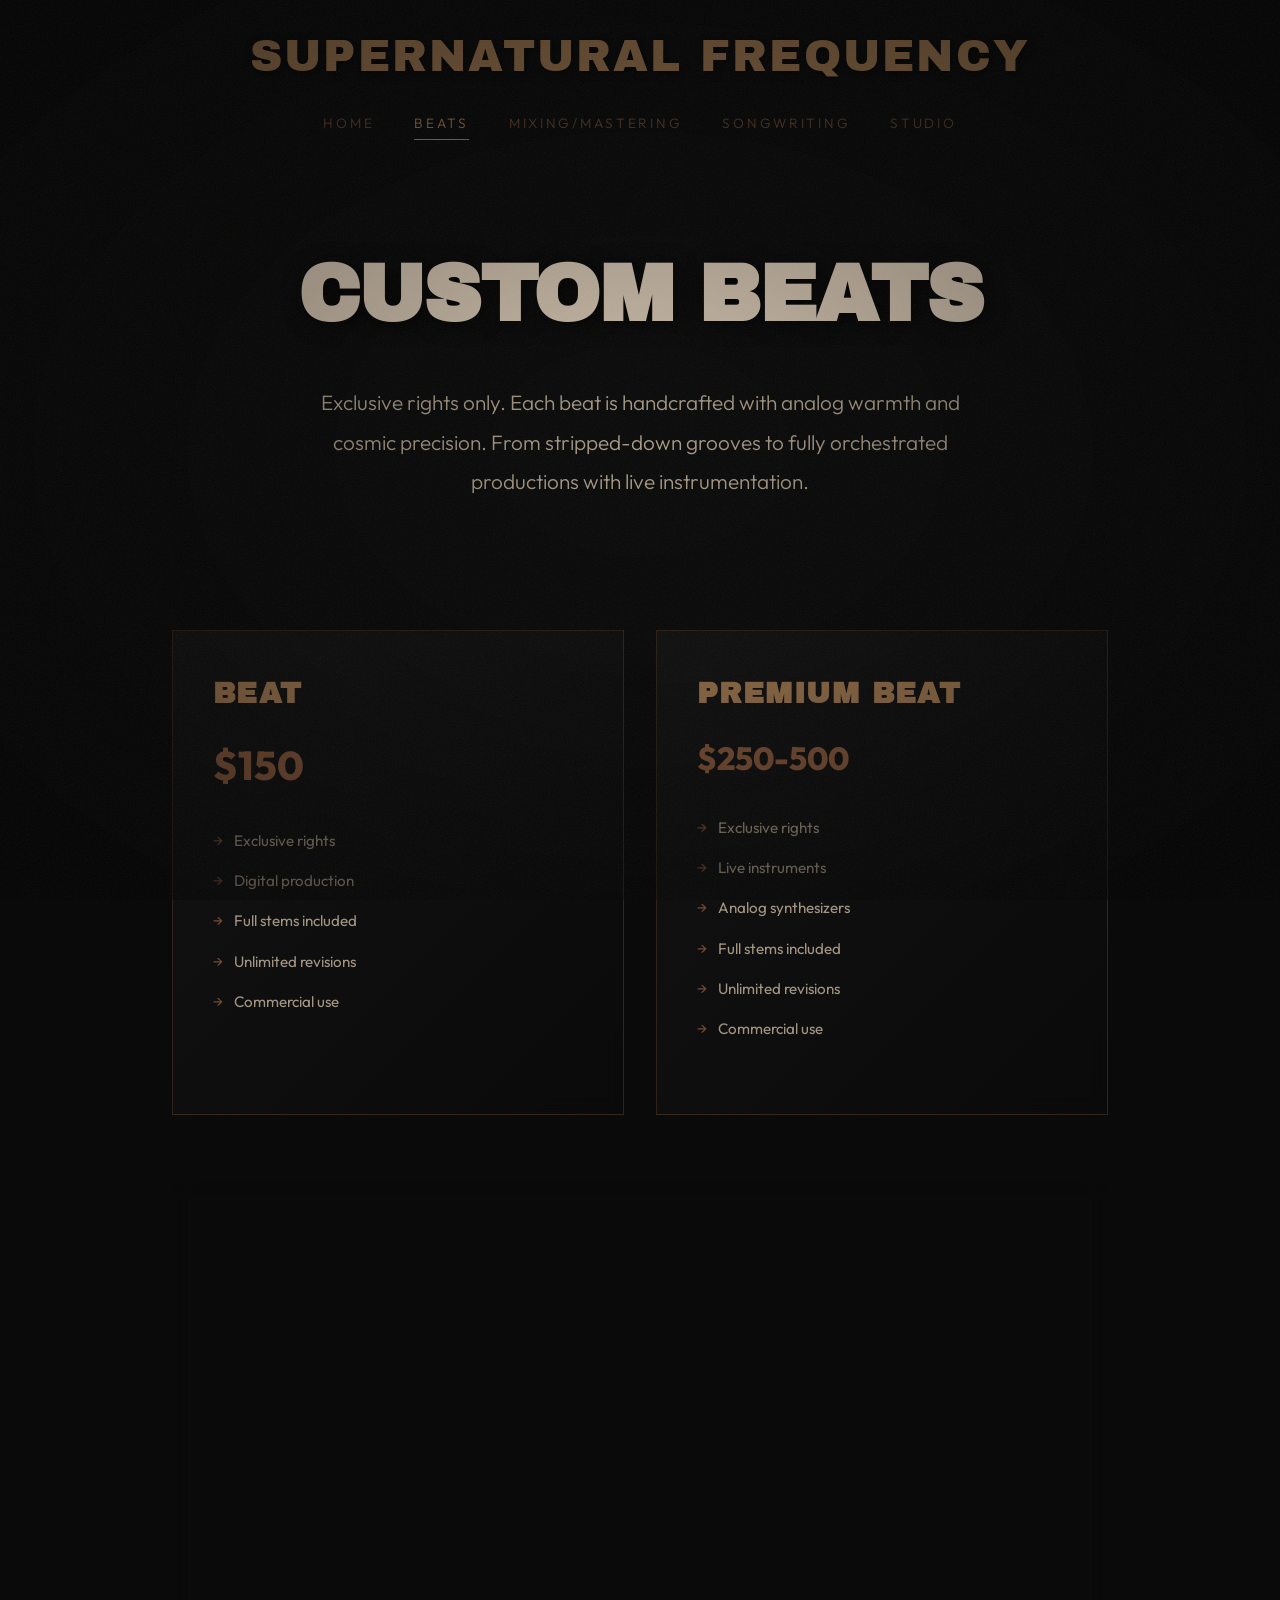
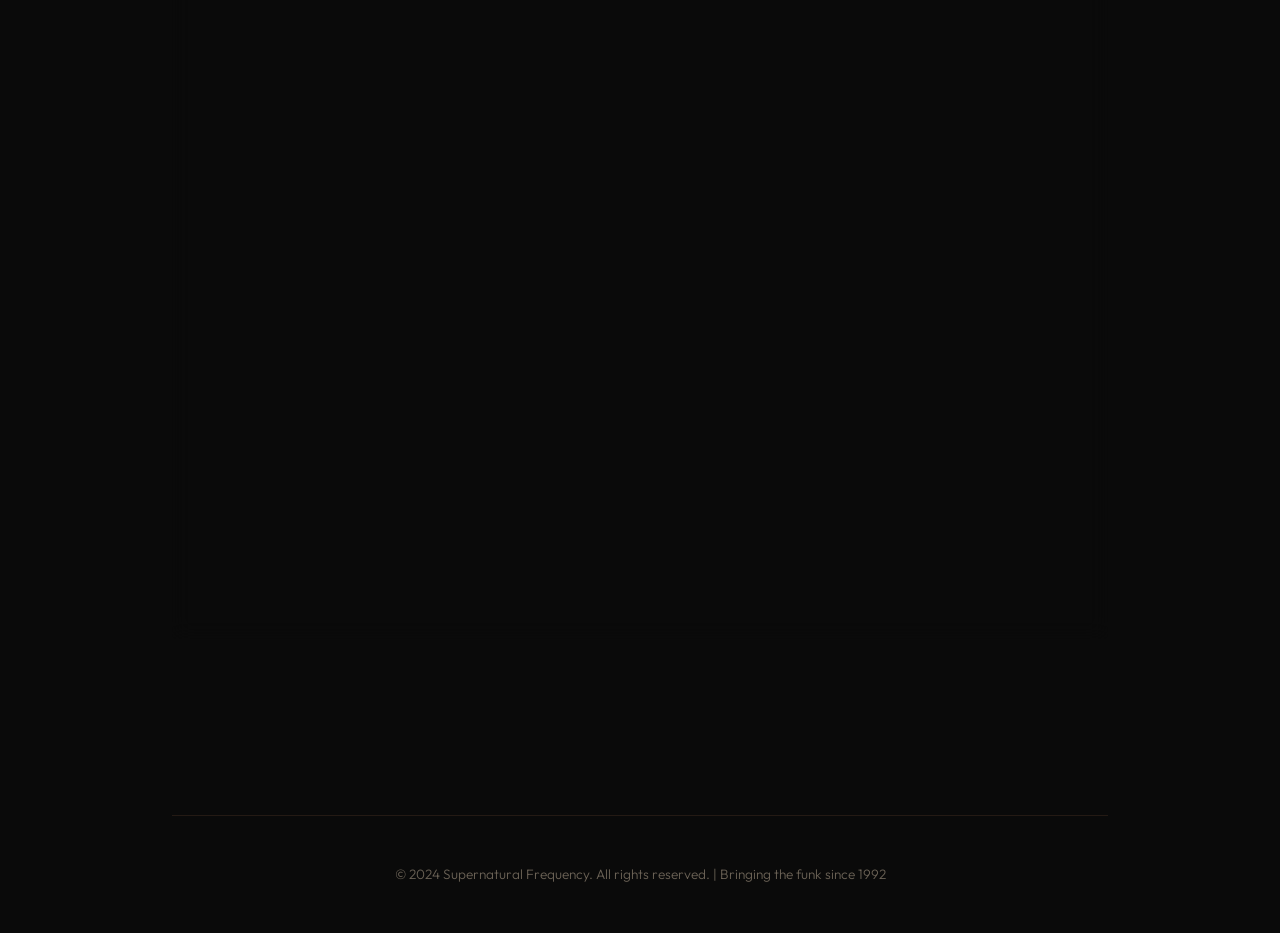
==== beats.html @ cd5dd8fc "Add files via upload" ====
<!DOCTYPE html>
<html lang="en">
<head>
    <meta charset="UTF-8">
    <meta name="viewport" content="width=device-width, initial-scale=1.0">
    <title>Custom Beats | Supernatural Frequency</title>
    <link rel="preconnect" href="https://fonts.googleapis.com">
    <link rel="preconnect" href="https://fonts.gstatic.com" crossorigin>
    <link href="https://fonts.googleapis.com/css2?family=Archivo+Black&family=Outfit:wght@300;400;600;800&display=swap" rel="stylesheet">
    <style>
        :root {
            --space-black: #0a0a0a;
            --deep-void: #161616;
            --moon-dust: #c9b8a0;
            --burnt-copper: #8b5a3c;
            --dark-gold: #a67c52;
            --cosmic-teal: #2d5f5d;
            --blood-red: #8b2e2e;
            --muted-cream: #d4c4b0;
            --grain-overlay: url('data:image/svg+xml,<svg xmlns="http://www.w3.org/2000/svg" width="300" height="300"><filter id="noise"><feTurbulence type="fractalNoise" baseFrequency="0.9" numOctaves="4" stitchTiles="stitch"/></filter><rect width="300" height="300" filter="url(%23noise)" opacity="0.08"/></svg>');
        }

        * {
            margin: 0;
            padding: 0;
            box-sizing: border-box;
        }

        body {
            font-family: 'Outfit', sans-serif;
            background: var(--space-black);
            color: var(--moon-dust);
            overflow-x: hidden;
            line-height: 1.6;
        }

        body::before {
            content: '';
            position: fixed;
            top: 0;
            left: 0;
            width: 100%;
            height: 100%;
            background: var(--grain-overlay);
            pointer-events: none;
            z-index: 9999;
            opacity: 0.8;
        }

        body::after {
            content: '';
            position: fixed;
            top: 0;
            left: 0;
            width: 100%;
            height: 100%;
            background: radial-gradient(ellipse at center, transparent 0%, rgba(0,0,0,0.6) 100%);
            pointer-events: none;
            z-index: 9998;
        }

        .container {
            position: relative;
            z-index: 1;
            max-width: 1000px;
            margin: 0 auto;
            padding: 0 2rem;
        }

        /* Header */
        header {
            padding: 2rem 0;
            text-align: center;
        }

        .logo {
            font-family: 'Archivo Black', sans-serif;
            font-size: clamp(1.8rem, 4vw, 2.8rem);
            color: var(--dark-gold);
            text-transform: uppercase;
            letter-spacing: 0.05em;
            line-height: 1.1;
            text-shadow: 2px 2px 8px rgba(0, 0, 0, 0.8);
            opacity: 0.9;
        }

        .logo a {
            color: inherit;
            text-decoration: none;
        }

        .main-nav {
            margin-top: 2rem;
            display: flex;
            gap: 2.5rem;
            justify-content: center;
            flex-wrap: wrap;
        }

        .main-nav a {
            color: var(--burnt-copper);
            text-decoration: none;
            font-size: 0.85rem;
            text-transform: uppercase;
            letter-spacing: 0.2em;
            font-weight: 300;
            transition: all 0.3s ease;
            opacity: 0.7;
            position: relative;
        }

        .main-nav a::after {
            content: '';
            position: absolute;
            bottom: -5px;
            left: 0;
            width: 0;
            height: 1px;
            background: var(--dark-gold);
            transition: width 0.3s ease;
        }

        .main-nav a:hover,
        .main-nav a.active {
            opacity: 1;
            color: var(--dark-gold);
        }

        .main-nav a:hover::after,
        .main-nav a.active::after {
            width: 100%;
        }

        /* Page Content */
        .page-header {
            padding: 4rem 0 2rem;
            text-align: center;
        }

        .page-title {
            font-family: 'Archivo Black', sans-serif;
            font-size: clamp(3rem, 8vw, 5rem);
            color: var(--muted-cream);
            text-transform: uppercase;
            margin-bottom: 1.5rem;
            letter-spacing: -0.02em;
            text-shadow: 3px 3px 20px rgba(0, 0, 0, 0.9);
        }

        .page-subtitle {
            font-size: clamp(1rem, 2vw, 1.3rem);
            color: var(--moon-dust);
            opacity: 0.85;
            font-weight: 300;
            max-width: 700px;
            margin: 0 auto 3rem;
            line-height: 1.9;
        }

        /* Pricing Cards */
        .pricing-section {
            padding: 3rem 0;
        }

        .pricing-grid {
            display: grid;
            grid-template-columns: repeat(auto-fit, minmax(300px, 1fr));
            gap: 2rem;
            margin-bottom: 4rem;
        }

        .pricing-card {
            background: linear-gradient(135deg, rgba(22, 22, 22, 0.8) 0%, rgba(10, 10, 10, 0.9) 100%);
            padding: 2.5rem;
            border: 1px solid rgba(139, 90, 60, 0.3);
            position: relative;
            transition: all 0.5s ease;
            backdrop-filter: blur(10px);
        }

        .pricing-card:hover {
            transform: translateY(-5px);
            border-color: rgba(139, 90, 60, 0.6);
            box-shadow: 0 10px 40px rgba(139, 90, 60, 0.15);
        }

        .pricing-card h3 {
            font-family: 'Archivo Black', sans-serif;
            font-size: 1.8rem;
            color: var(--dark-gold);
            margin-bottom: 1rem;
            text-transform: uppercase;
            letter-spacing: 0.05em;
        }

        .price {
            font-size: 2.5rem;
            color: var(--burnt-copper);
            font-weight: 800;
            margin-bottom: 1.5rem;
        }

        .price-range {
            font-size: 2rem;
        }

        .pricing-card ul {
            list-style: none;
            margin-bottom: 1.5rem;
        }

        .pricing-card li {
            padding: 0.5rem 0;
            color: var(--moon-dust);
            opacity: 0.8;
            font-size: 0.95rem;
        }

        .pricing-card li::before {
            content: "→ ";
            color: var(--burnt-copper);
            margin-right: 0.5rem;
        }

        /* Form */
        .booking-form {
            background: linear-gradient(135deg, rgba(22, 22, 22, 0.8) 0%, rgba(10, 10, 10, 0.9) 100%);
            padding: 3rem;
            border: 1px solid rgba(139, 90, 60, 0.3);
            backdrop-filter: blur(10px);
            margin: 4rem 0;
        }

        .form-title {
            font-family: 'Archivo Black', sans-serif;
            font-size: 2rem;
            color: var(--dark-gold);
            text-transform: uppercase;
            margin-bottom: 2rem;
            text-align: center;
        }

        .form-group {
            margin-bottom: 1.5rem;
        }

        label {
            display: block;
            color: var(--burnt-copper);
            font-size: 0.9rem;
            text-transform: uppercase;
            letter-spacing: 0.1em;
            margin-bottom: 0.5rem;
            font-weight: 600;
        }

        input,
        select,
        textarea {
            width: 100%;
            padding: 1rem;
            background: rgba(10, 10, 10, 0.5);
            border: 1px solid rgba(139, 90, 60, 0.3);
            color: var(--moon-dust);
            font-family: 'Outfit', sans-serif;
            font-size: 1rem;
            transition: all 0.3s ease;
        }

        input:focus,
        select:focus,
        textarea:focus {
            outline: none;
            border-color: var(--burnt-copper);
            background: rgba(10, 10, 10, 0.8);
        }

        textarea {
            resize: vertical;
            min-height: 120px;
        }

        .form-row {
            display: grid;
            grid-template-columns: 1fr 1fr;
            gap: 1.5rem;
        }

        .submit-btn {
            width: 100%;
            padding: 1.2rem;
            background: transparent;
            color: var(--dark-gold);
            font-family: 'Archivo Black', sans-serif;
            font-size: 1rem;
            text-transform: uppercase;
            letter-spacing: 0.2em;
            border: 2px solid var(--burnt-copper);
            cursor: pointer;
            transition: all 0.4s ease;
            margin-top: 1rem;
        }

        .submit-btn:hover {
            background: var(--burnt-copper);
            color: var(--space-black);
            box-shadow: 0 6px 30px rgba(139, 90, 60, 0.4);
        }

        footer {
            padding: 3rem 0;
            text-align: center;
            border-top: 1px solid rgba(139, 90, 60, 0.2);
            margin-top: 4rem;
        }

        footer p {
            color: var(--moon-dust);
            opacity: 0.5;
            font-size: 0.85rem;
            font-weight: 300;
        }

        @media (max-width: 768px) {
            .form-row {
                grid-template-columns: 1fr;
            }

            .pricing-grid {
                grid-template-columns: 1fr;
            }
        }
    </style>
</head>
<body>
    <div class="container">
        <header>
            <div class="logo"><a href="index.html">Supernatural Frequency</a></div>
            <nav class="main-nav">
                <a href="index.html">Home</a>
                <a href="beats.html" class="active">Beats</a>
                <a href="mixing-mastering.html">Mixing/Mastering</a>
                <a href="songwriting.html">Songwriting</a>
                <a href="studio.html">Studio</a>
            </nav>
        </header>

        <section class="page-header">
            <h1 class="page-title">Custom Beats</h1>
            <p class="page-subtitle">
                Exclusive rights only. Each beat is handcrafted with analog warmth and cosmic precision. 
                From stripped-down grooves to fully orchestrated productions with live instrumentation.
            </p>
        </section>

        <section class="pricing-section">
            <div class="pricing-grid">
                <div class="pricing-card">
                    <h3>Beat</h3>
                    <div class="price">$150</div>
                    <ul>
                        <li>Exclusive rights</li>
                        <li>Digital production</li>
                        <li>Full stems included</li>
                        <li>Unlimited revisions</li>
                        <li>Commercial use</li>
                    </ul>
                </div>

                <div class="pricing-card">
                    <h3>Premium Beat</h3>
                    <div class="price price-range">$250-500</div>
                    <ul>
                        <li>Exclusive rights</li>
                        <li>Live instruments</li>
                        <li>Analog synthesizers</li>
                        <li>Full stems included</li>
                        <li>Unlimited revisions</li>
                        <li>Commercial use</li>
                    </ul>
                </div>
            </div>

            <div class="booking-form">
                <h2 class="form-title">Request a Custom Beat</h2>
                <form action="mailto:ivanreyes@rxnmedia.com" method="POST" enctype="text/plain">
                    <div class="form-row">
                        <div class="form-group">
                            <label for="name">Name / Artist Name</label>
                            <input type="text" id="name" name="name" required>
                        </div>
                        <div class="form-group">
                            <label for="email">Email</label>
                            <input type="email" id="email" name="email" required>
                        </div>
                    </div>

                    <div class="form-group">
                        <label for="beat-type">Beat Type</label>
                        <select id="beat-type" name="beat-type" required>
                            <option value="">Select type...</option>
                            <option value="beat">Beat ($150)</option>
                            <option value="premium">Premium Beat ($250-500)</option>
                        </select>
                    </div>

                    <div class="form-row">
                        <div class="form-group">
                            <label for="genre">Genre / Style</label>
                            <input type="text" id="genre" name="genre" placeholder="e.g., Funk, Neo-Soul, Hip-Hop" required>
                        </div>
                        <div class="form-group">
                            <label for="bpm">BPM Preference (Optional)</label>
                            <input type="text" id="bpm" name="bpm" placeholder="e.g., 90-100">
                        </div>
                    </div>

                    <div class="form-group">
                        <label for="references">Reference Tracks (Optional)</label>
                        <textarea id="references" name="references" placeholder="Share links or describe the vibe you're going for..."></textarea>
                    </div>

                    <div class="form-group">
                        <label for="timeline">Timeline / Deadline</label>
                        <input type="text" id="timeline" name="timeline" placeholder="e.g., 2 weeks, ASAP, flexible" required>
                    </div>

                    <div class="form-group">
                        <label for="additional">Additional Notes</label>
                        <textarea id="additional" name="additional" placeholder="Any other details we should know..."></textarea>
                    </div>

                    <button type="submit" class="submit-btn">Send Request</button>
                </form>
            </div>
        </section>

        <footer>
            <p>&copy; 2024 Supernatural Frequency. All rights reserved. | Bringing the funk since 1992</p>
        </footer>
    </div>
</body>
</html>
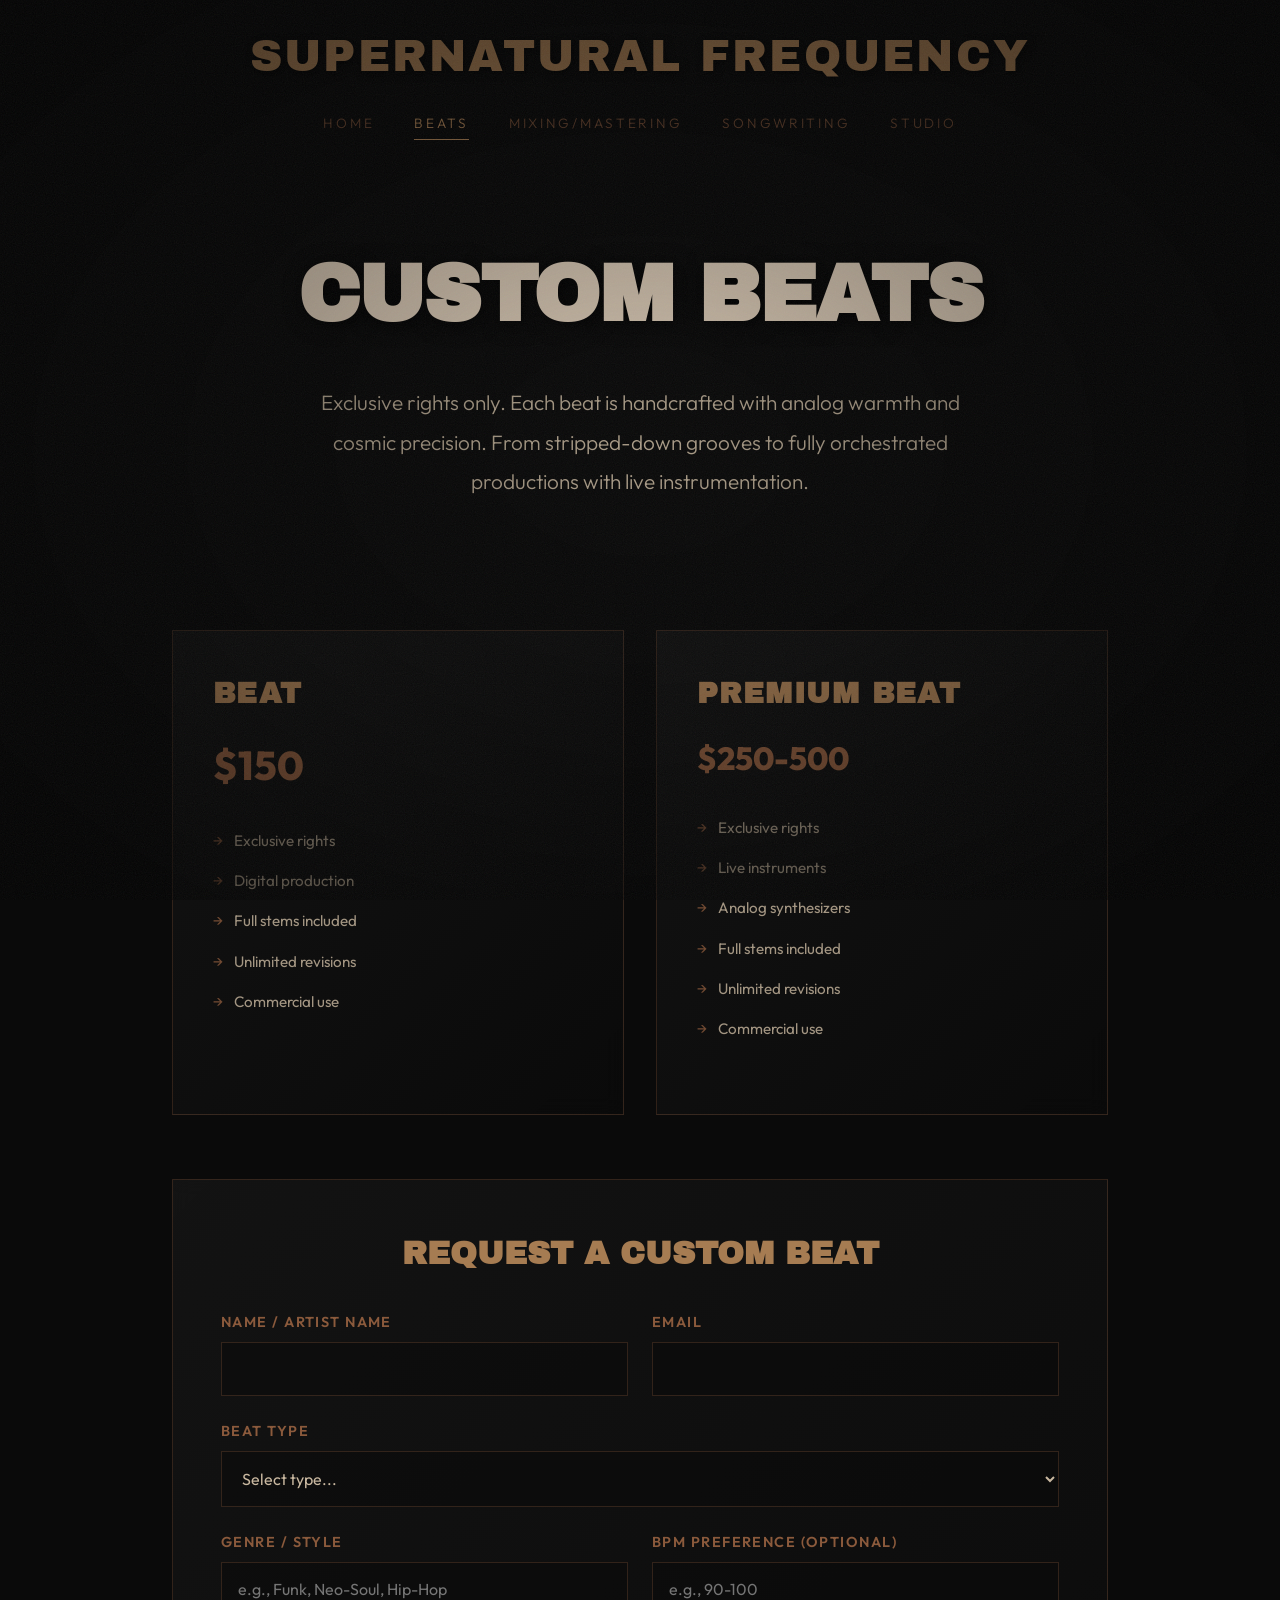
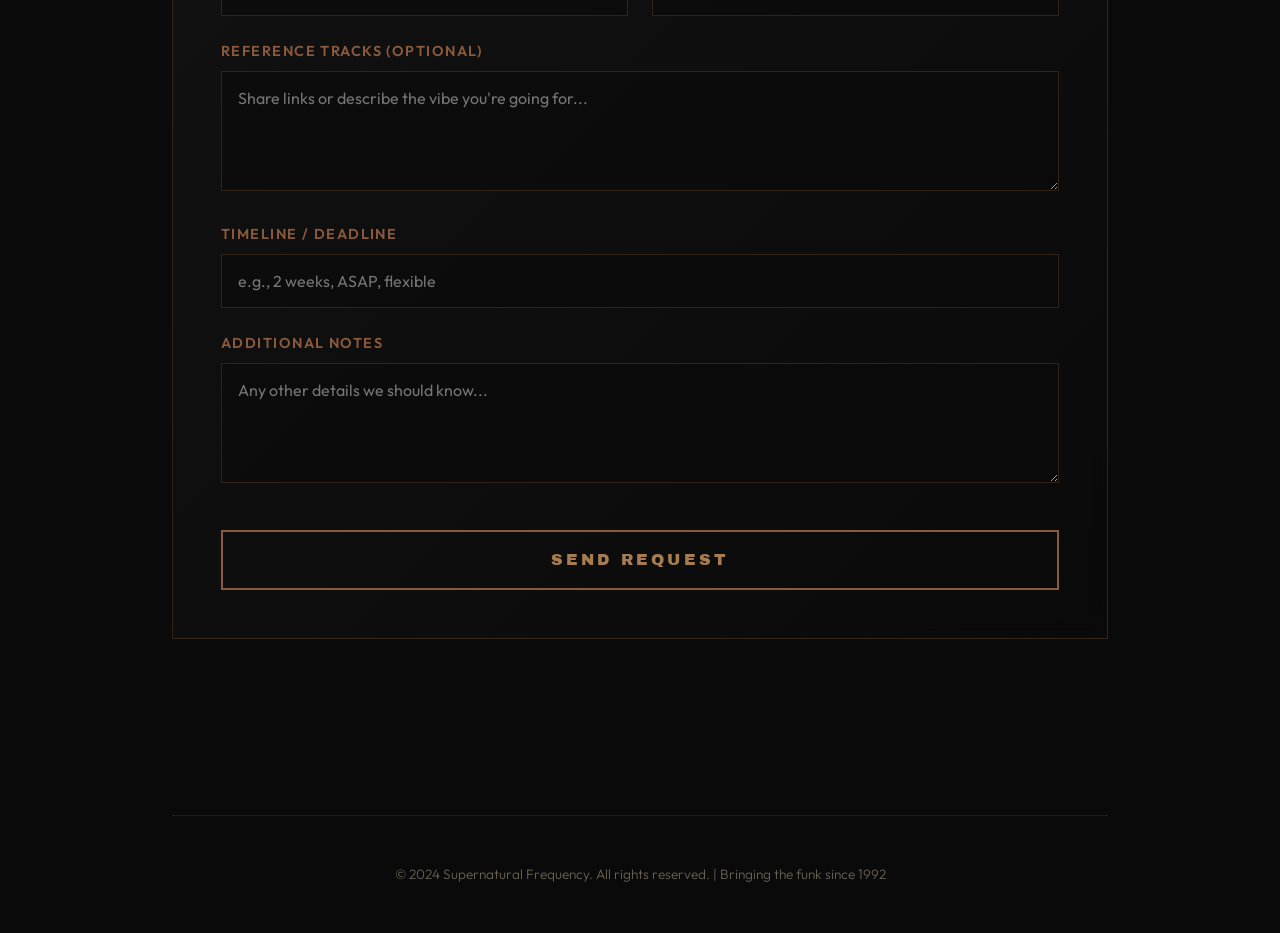
==== commit 1e677287: "Add files via upload" ====
--- a/beats.html
+++ b/beats.html
@@ -383,21 +383,23 @@
 
             <div class="booking-form">
                 <h2 class="form-title">Request a Custom Beat</h2>
-                <form action="mailto:ivanreyes@rxnmedia.com" method="POST" enctype="text/plain">
+                <form action="https://formspree.io/f/mqelqenq" method="POST">
+                    <input type="hidden" name="_subject" value="New Beat Request - Supernatural Frequency">
+                    
                     <div class="form-row">
                         <div class="form-group">
                             <label for="name">Name / Artist Name</label>
-                            <input type="text" id="name" name="name" required>
+                            <input type="text" id="name" name="Name" required>
                         </div>
                         <div class="form-group">
                             <label for="email">Email</label>
-                            <input type="email" id="email" name="email" required>
+                            <input type="email" id="email" name="Email" required>
                         </div>
                     </div>
 
                     <div class="form-group">
                         <label for="beat-type">Beat Type</label>
-                        <select id="beat-type" name="beat-type" required>
+                        <select id="beat-type" name="Beat Type" required>
                             <option value="">Select type...</option>
                             <option value="beat">Beat ($150)</option>
                             <option value="premium">Premium Beat ($250-500)</option>
@@ -407,27 +409,27 @@
                     <div class="form-row">
                         <div class="form-group">
                             <label for="genre">Genre / Style</label>
-                            <input type="text" id="genre" name="genre" placeholder="e.g., Funk, Neo-Soul, Hip-Hop" required>
+                            <input type="text" id="genre" name="Genre" placeholder="e.g., Funk, Neo-Soul, Hip-Hop" required>
                         </div>
                         <div class="form-group">
                             <label for="bpm">BPM Preference (Optional)</label>
-                            <input type="text" id="bpm" name="bpm" placeholder="e.g., 90-100">
+                            <input type="text" id="bpm" name="BPM" placeholder="e.g., 90-100">
                         </div>
                     </div>
 
                     <div class="form-group">
                         <label for="references">Reference Tracks (Optional)</label>
-                        <textarea id="references" name="references" placeholder="Share links or describe the vibe you're going for..."></textarea>
+                        <textarea id="references" name="References" placeholder="Share links or describe the vibe you're going for..."></textarea>
                     </div>
 
                     <div class="form-group">
                         <label for="timeline">Timeline / Deadline</label>
-                        <input type="text" id="timeline" name="timeline" placeholder="e.g., 2 weeks, ASAP, flexible" required>
+                        <input type="text" id="timeline" name="Timeline" placeholder="e.g., 2 weeks, ASAP, flexible" required>
                     </div>
 
                     <div class="form-group">
                         <label for="additional">Additional Notes</label>
-                        <textarea id="additional" name="additional" placeholder="Any other details we should know..."></textarea>
+                        <textarea id="additional" name="Additional Notes" placeholder="Any other details we should know..."></textarea>
                     </div>
 
                     <button type="submit" class="submit-btn">Send Request</button>
